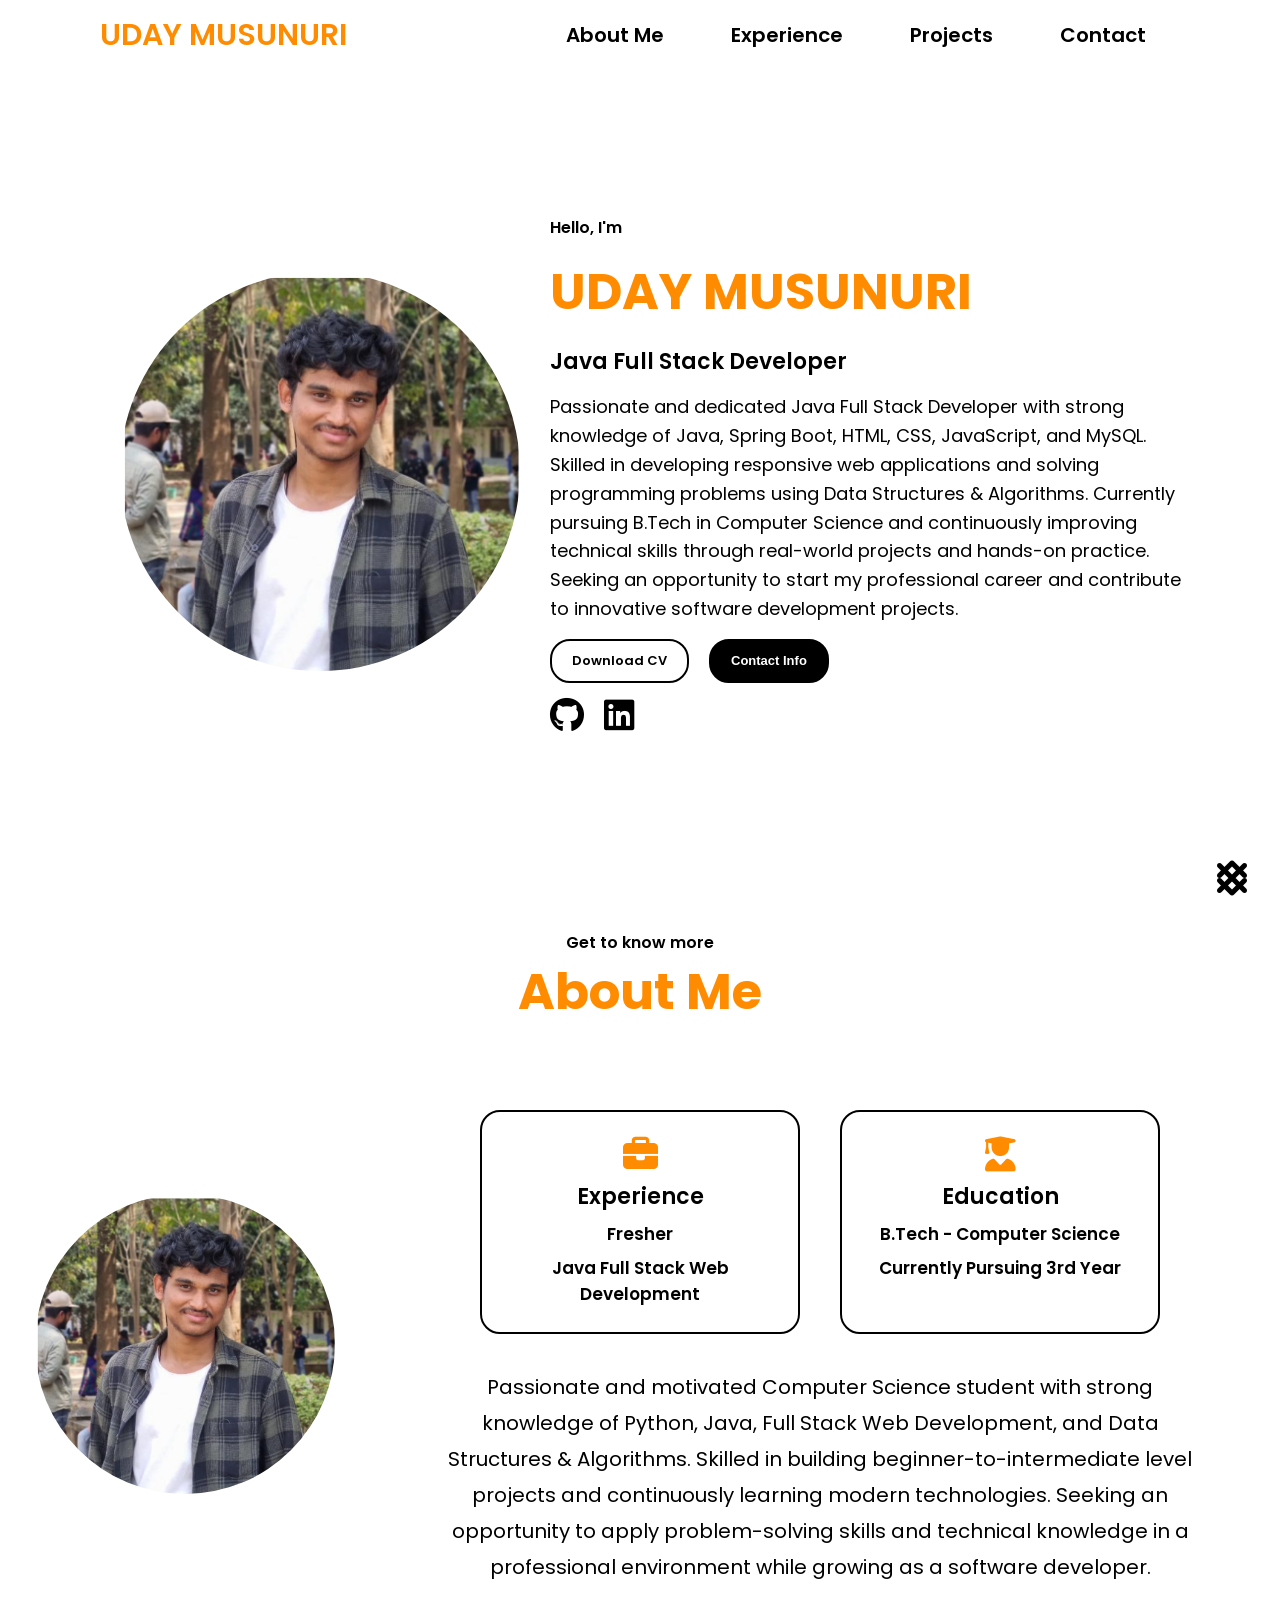
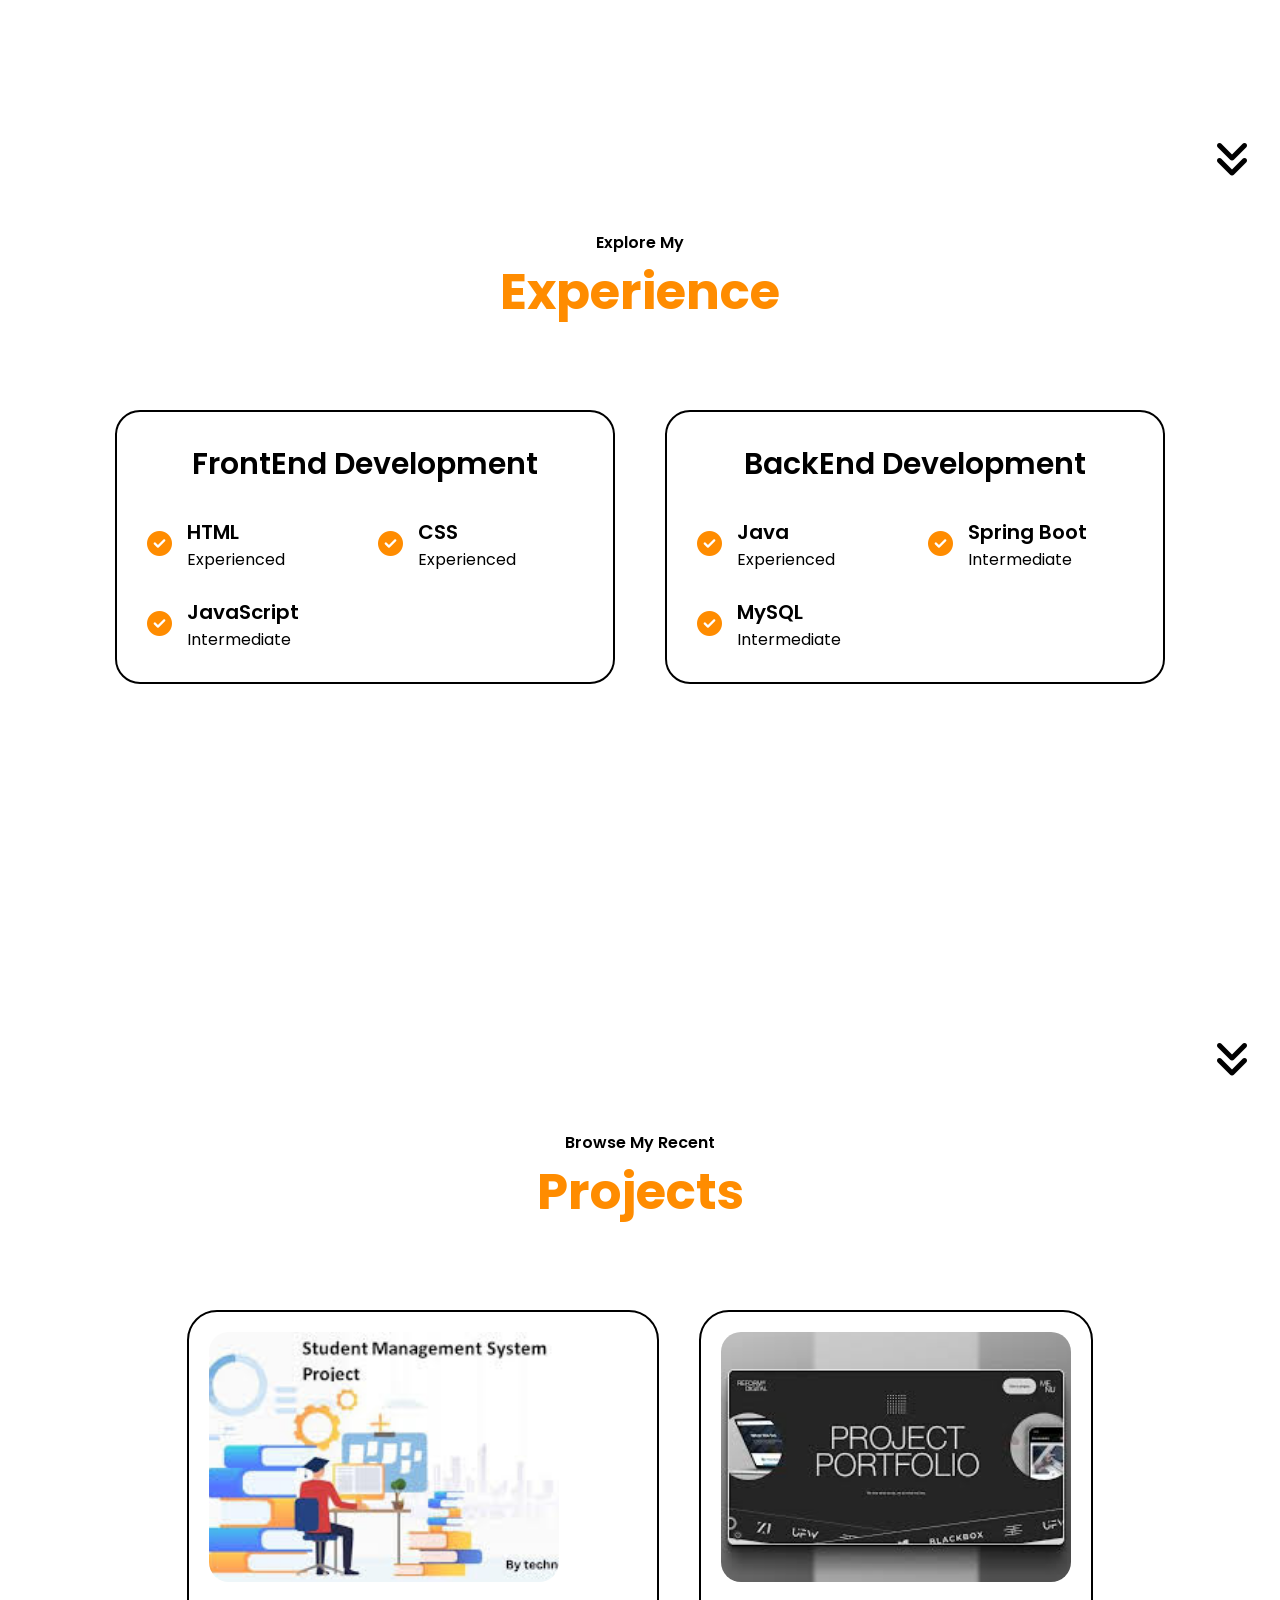
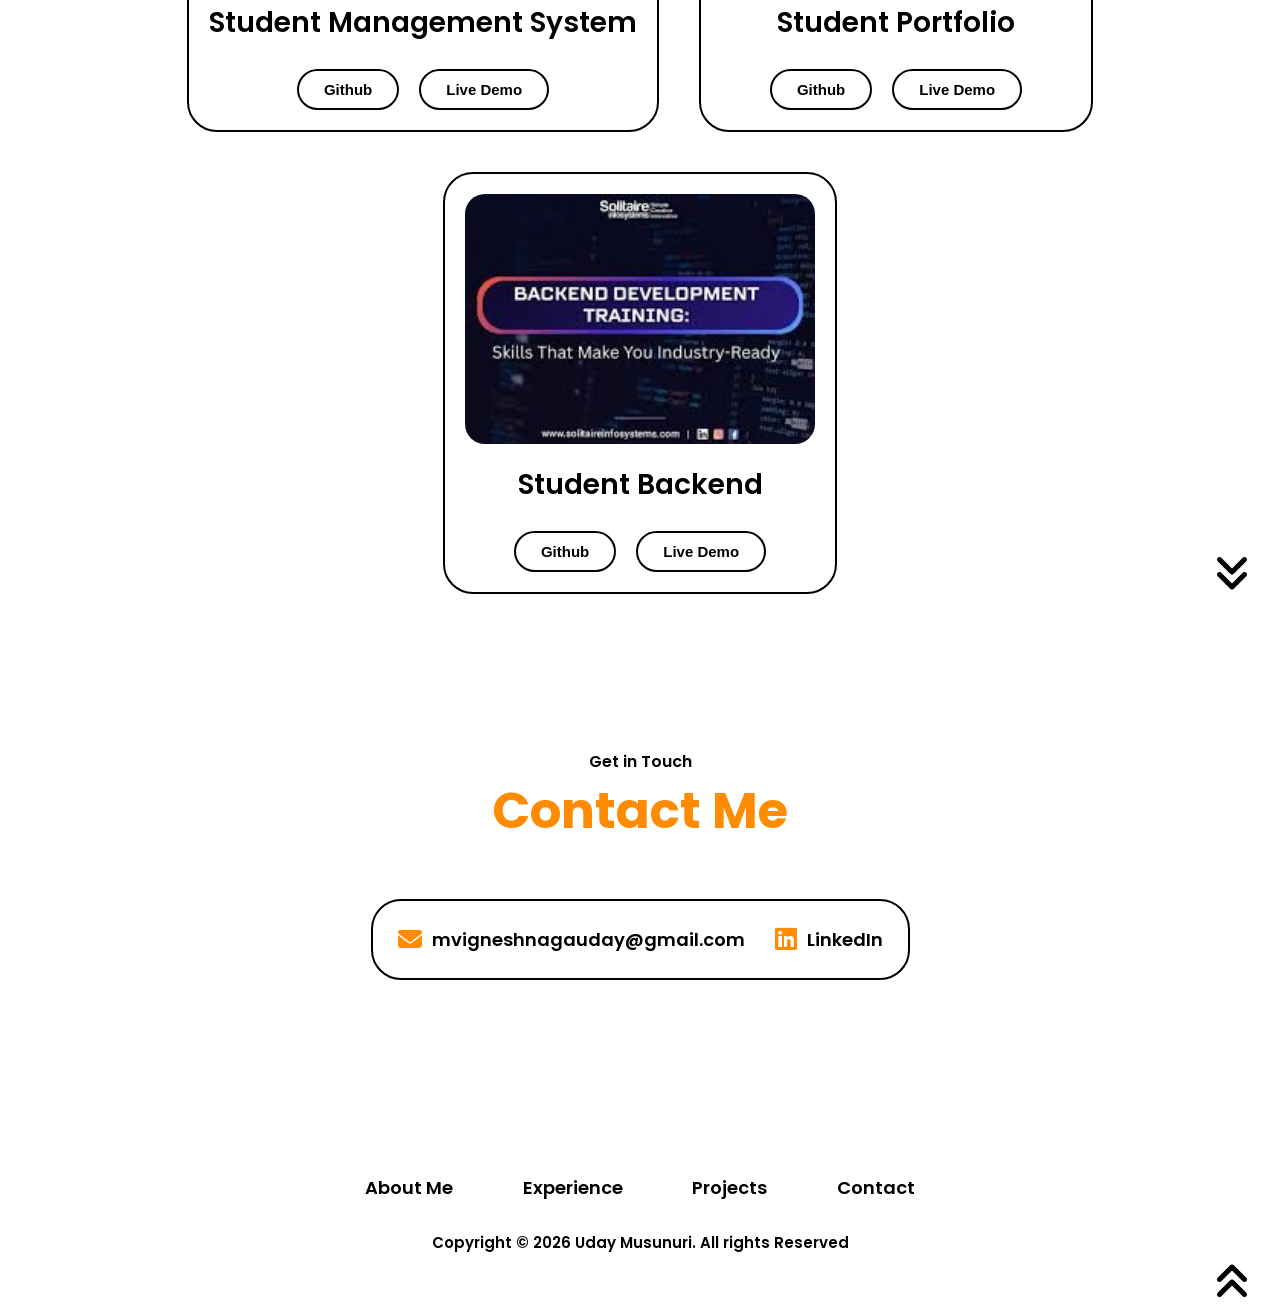
==== index.html @ 171a6e04 "Rename Student.html to index.html" ====
<!DOCTYPE html>
<html lang="en">

<head>
    <meta charset="UTF-8">
    <meta name="viewport" content="width=device-width, initial-scale=1.0">
    <title>UDAY MUSUNURI | Portfolio</title>
    <!-- Updated to a stable FontAwesome Version -->
    <link rel="stylesheet" href="https://cdnjs.cloudflare.com/ajax/libs/font-awesome/6.5.1/css/all.min.css"
        crossorigin="anonymous" referrerpolicy="no-referrer" />
    <link rel="stylesheet" href="student_Style.css">
    <link rel="stylesheet" href="sec1.css">
    <link rel="stylesheet" href="sec2.css">
    <link rel="stylesheet" href="sec3.css">
    <link rel="stylesheet" href="sec4.css">
    <link rel="stylesheet" href="sec5.css">
    <link rel="stylesheet" href="sec6.css">
</head>

<body>
    <!-- Desktop Navbar -->
    <nav class="navbar" id="navbar">
        <div class="logo">UDAY MUSUNURI</div>
        <ul class="menu-bar">
            <li><a href="#about">About Me</a></li>
            <li><a href="#experience">Experience</a></li>
            <li><a href="#projects">Projects</a></li>
            <li><a href="#contact">Contact</a></li>
        </ul>
    </nav>

    <!-- Mobile Navbar -->
    <nav class="navbar-menu">
        <div class="logo">UDAY MUSUNURI</div>
        <div class="hamburger"><i class="fa-solid fa-bars"></i></div>
        <ul class="menu-bar">
            <li><a href="#about">About Me</a></li>
            <li><a href="#experience">Experience</a></li>
            <li><a href="#projects">Projects</a></li>
            <li><a href="#contact">Contact</a></li>
        </ul>
    </nav>

    <!-- Section 1: Hero (Changed ID from navbar to hero) -->
    <section class="sec1" id="hero">
        <a href="#about" class="arrow"><i class="fa-solid fa-angles-down"></i></a>
        <div class="sec-1-1"><img src="uday.png" alt="Uday Musunuri"></div>
        <div class="sec-1-2">
            <span class="sec-1-2-1">Hello, I'm</span>
            <h1>UDAY MUSUNURI</h1>
            <span class="sec-1-2-3">Java Full Stack Developer</span>
            <!-- Fixed nested <p> tag error -->
            <p>
                Passionate and dedicated Java Full Stack Developer with strong
                knowledge of Java, Spring Boot, HTML, CSS, JavaScript, and MySQL.
                Skilled in developing responsive web applications and solving
                programming problems using Data Structures & Algorithms.
                Currently pursuing B.Tech in Computer Science and continuously
                improving technical skills through real-world projects and hands-on
                practice. Seeking an opportunity to start my professional career
                and contribute to innovative software development projects.
            </p>
            <div class="btns">
                <a href="resume.pdf" download="resume.pdf">Download CV</a>
                <button onclick="window.location.href='tel:+918247411828'">Contact Info</button>
            </div>
            <div class="social">
                <a href="https://github.com/mvigneshnagauday-gif" target="_blank"><i
                        class="fa-brands fa-github"></i></a>
                <a href="https://www.linkedin.com/in/musunuri-vignesh-naga-uday-240398377" target="_blank"><i
                        class="fa-brands fa-linkedin"></i></a>
            </div>
        </div>
    </section>

    <!-- Section 2: About Me -->
    <section class="sec2" id="about">
        <a href="#experience" class="arrow"><i class="fa-solid fa-angles-down"></i></a>
        <div class="sec-2-1">
            <span>Get to know more</span>
            <h1>About Me</h1>
        </div>
        <div class="sec-2-2">
            <div class="sec-2-2-1">
                <img src="uday.png" alt="Uday Musunuri Profile">
            </div>
            <div class="sec-2-2-2">
                <div class="sec-2-2-2-1">
                    <div class="box">
                        <i class="fa-solid fa-briefcase"></i>
                        <span>Experience</span>
                        <span>Fresher</span>
                        <span>Java Full Stack Web Development</span>
                    </div>
                    <div class="box">
                        <i class="fa-solid fa-user-graduate"></i>
                        <span>Education</span>
                        <span>B.Tech - Computer Science</span>
                        <span>Currently Pursuing 3rd Year</span>
                    </div>
                </div>
                <p class="p1">Passionate and motivated Computer Science student with strong knowledge of Python, Java,
                    Full Stack Web Development, and Data Structures & Algorithms. Skilled in building
                    beginner-to-intermediate
                    level projects and continuously learning modern technologies. Seeking an opportunity to apply
                    problem-solving skills and technical knowledge in a professional environment while growing as a
                    software developer.</p>
            </div>
        </div>
    </section>

    <!-- Section 3: Experience (Fixed duplicate HTML inputs) -->
    <section class="sec3" id="experience">
        <a href="#projects" class="arrow"><i class="fa-solid fa-angles-down"></i></a>

        <div class="sec-3-1">
            <span>Explore My</span>
            <h1>Experience</h1>
        </div>
        <div class="sec-3-2">
            <!-- Frontend Card -->
            <div class="box2">
                <span>FrontEnd Development</span>
                <div class="skills">
                    <div class="skills-1">
                        <i class="fa-solid fa-circle-check tick"></i>
                        <div class="skills-1-2">
                            <span>HTML</span>
                            <span>Experienced</span>
                        </div>
                    </div>
                    <div class="skills-1">
                        <i class="fa-solid fa-circle-check tick"></i>
                        <div class="skills-1-2">
                            <span>CSS</span>
                            <span>Experienced</span>
                        </div>
                    </div>
                    <div class="skills-1">
                        <i class="fa-solid fa-circle-check tick"></i>
                        <div class="skills-1-2">
                            <span>JavaScript</span>
                            <span>Intermediate</span>
                        </div>
                    </div>
                </div>
            </div>

            <!-- Backend Card -->
            <div class="box2">
                <span>BackEnd Development</span>
                <div class="skills">
                    <div class="skills-1">
                        <i class="fa-solid fa-circle-check tick"></i>
                        <div class="skills-1-2">
                            <span>Java</span>
                            <span>Experienced</span>
                        </div>
                    </div>
                    <div class="skills-1">
                        <i class="fa-solid fa-circle-check tick"></i>
                        <div class="skills-1-2">
                            <span>Spring Boot</span>
                            <span>Intermediate</span>
                        </div>
                    </div>
                    <div class="skills-1">
                        <i class="fa-solid fa-circle-check tick"></i>
                        <div class="skills-1-2">
                            <span>MySQL</span>
                            <span>Intermediate</span>
                        </div>
                    </div>
                </div>
            </div>
        </div>
    </section>

    <!-- Section 4: Projects -->
    <section class="sec4" id="projects">
        <a href="#contact" class="arrow"><i class="fa-solid fa-angles-down"></i></a>

        <div class="sec-4-1">
            <span>Browse My Recent</span>
            <h1>Projects</h1>
        </div>
        <div class="sec-4-2">
            <div class="box3">
                <img src="studentproject.jpg" alt="Student Management System">
                <div class="box3-2">
                    <span>Student Management System</span>
                    <div class="btns">
                        <button onclick="window.location.href='#'">Github</button>
                        <button onclick="window.location.href='#'">Live Demo</button>
                    </div>
                </div>
            </div>

            <div class="box3">
                <img src="portfolio.jpg" alt="Student Portfolio">
                <div class="box3-2">
                    <span>Student Portfolio</span>
                    <div class="btns">
                        <button
                            onclick="window.location.href='https://github.com/mvigneshnagauday-gif/Student-Portfolio'">Github</button>
                        <button onclick="window.location.href='#'">Live Demo</button>
                    </div>
                </div>
            </div>

            <div class="box3">
                <img src="studentbackend.jpg" alt="Student Backend">
                <div class="box3-2">
                    <span>Student Backend</span>
                    <div class="btns">
                        <button onclick="window.location.href='#'">Github</button>
                        <button onclick="window.location.href='#'" class="live">Live Demo</button>
                    </div>
                </div>
            </div>
        </div>
    </section>

    <!-- Section 5: Contact -->
    <section class="sec5" id="contact">
        <a href="#hero" class="arrow arrow1"><i class="fa-solid fa-angles-up"></i></a>

        <div class="sec-5-1">
            <span>Get in Touch</span>
            <h1>Contact Me</h1>
        </div>

        <div class="sec-5-2">
            <a href="mailto:mvigneshnagauday@gmail.com" class="a1">
                <i class="fa-solid fa-envelope"></i>
                <span>mvigneshnagauday@gmail.com</span>
            </a>

            <a href="https://www.linkedin.com/in/musunuri-vignesh-naga-uday-240398377" target="_blank" class="a2">
                <i class="fa-brands fa-linkedin"></i>
                <span>LinkedIn</span>
            </a>
        </div>
    </section>

    <!-- Footer Section -->
    <section class="sec6" id="footer">
        <a href="#hero" class="arrow arrow1">
            <i class="fa-solid fa-angles-up"></i>
        </a>

        <ul class="menu-bar">
            <li><a href="#about">About Me</a></li>
            <li><a href="#experience">Experience</a></li>
            <li><a href="#projects">Projects</a></li>
            <li><a href="#contact">Contact</a></li>
        </ul>

        <span>Copyright &#169; 2026 Uday Musunuri. All rights Reserved</span>
    </section>

    <!-- JavaScript Link -->
    <script src="portfolio.js"></script>
</body>

</html>
---- student_Style.css ----
@import url('https://fonts.googleapis.com/css2?family=Bebas+Neue&family=Oswald:wght@200..700&family=Poppins:ital,wght@0,100;0,200;0,300;0,400;0,500;0,600;0,700;0,800;0,900;1,100;1,200;1,300;1,400;1,500;1,600;1,700;1,800;1,900&display=swap');

* {
    padding: 0;
    margin: 0;
    box-sizing: border-box;
}

body {
    font-family: "Poppins", sans-serif;
    font-weight: 400;
    font-style: normal;
}

.navbar {
    display: flex;
    align-items: center;
    height: 70px;
    padding: 0px 100px;
}

.logo {
    width: 40%;
    font-size: 30px;
    font-weight: 600;
    color: darkorange;
}

.menu-bar {
    display: flex;
    list-style: none;
    width: 60%;
    justify-content: space-around;
}

.menu-bar li {
    font-size: 20px;
    color: darkorange;
    font-weight: 600;
}

a {
    text-decoration: none;
    color: black;
    transition: all 0.3s ease;
}

a:hover {
    color: darkorange;
    text-decoration: underline;
    text-underline-offset: 10px;
    text-decoration-color: darkorange;
}

.navbar-menu {
    display: none;
}

.arrow i {
    font-size: 40px;
}

.sec2,
.sec3,
.sec4,
.sec6 {
    position: relative;
}

.live {
    color: black;
}

.arrow {
    position: absolute;
    right: 30px;
    bottom: 0;
}

@media (max-width: 1024px) {
    .navbar {
        display: none;
    }

    .navbar-menu {
        display: flex;
        justify-content: space-between;
        align-items: center;
        height: 70px;
        padding: 0 30px;
        position: relative;
    }

    .hamburger {
        border-radius: 5px;
        box-shadow: rgba(0, 0, 0, 0.24) 0px 3px 8px;
        cursor: pointer;
        z-index: 1001;
    }

    .hamburger i {
        font-size: 35px;
        padding: 4px;
    }

    .navbar-menu .logo {
        width: auto;
        font-size: 25px;
    }

    .navbar-menu .menu-bar {
        display: flex;
        flex-direction: column;
        background-color: darkorange;
        position: fixed;
        right: -300px;
        top: 0;
        height: 100vh;
        width: 250px;
        padding: 80px 20px 20px 20px;
        gap: 15px;
        border-radius: 0;
        transition: right 0.3s ease;
        z-index: 1000;
    }

    .navbar-menu .menu-bar.show {
        right: 0px;
    }

    .navbar-menu .menu-bar li {
        width: 100%;
    }

    .navbar-menu .menu-bar li a {
        display: block;
        background-color: white;
        border-radius: 5px;
        padding: 10px;
        font-weight: 600;
        text-align: center;
    }
}

@media (max-width: 767px) {
    .logo {
        text-wrap: nowrap;
    }

    .navbar-menu .logo {
        font-size: 22px;
    }
}
---- sec1.css ----
html {
    scroll-behavior: smooth;
}

.sec1 {
    display: flex;
    height: 90vh;
    align-items: center;
    gap: 30px;
    padding: 60px 20px;
}

.sec-1-1 {
    margin-left: 100px;
}

.sec-1-1 img {
    width: 400px;
    border-radius: 50%;
    object-fit: cover;
}

.sec-1-2 {
    display: flex;
    flex-direction: column;
    gap: 15px;
}

.sec-1-2-1 {
    font-weight: 600;
}

h1 {
    font-size: 50px;
    color: darkorange;
}

.sec-1-2-3 {
    font-weight: 600;
    font-size: 22px;
}

p {
    font-size: 18px;
    width: 90%;
    font-weight: 400;
    line-height: 1.6;
}

.btns {
    display: flex;
    gap: 20px;
}

.btns> :nth-child(1) {
    padding: 10px 20px;
    background-color: transparent;
    border-radius: 20px;
    font-size: 13px;
    font-weight: 600;
    border: 2px solid black;
    cursor: pointer;
    transition: all 0.3s ease;
}

.btns> :nth-child(1):hover {
    background-color: black;
    color: white;
}

.btns> :nth-child(2) {
    padding: 10px 20px;
    background-color: black;
    border-radius: 20px;
    font-size: 13px;
    color: white;
    font-weight: 600;
    border: 2px solid black;
    cursor: pointer;
    transition: all 0.3s ease;
}

.btns> :nth-child(2):hover {
    background-color: darkorange;
    color: white;
    border-color: darkorange;
}

.social {
    display: flex;
    gap: 20px;
}

.social a {
    display: inline-block;
    transition: transform 0.3s ease;
}

.social a:hover {
    transform: scale(0.9);
}

.social i {
    font-size: 35px;
    color: black;
}

@media (max-width: 1024px) {
    .sec1 {
        flex-direction: column;
        height: auto;
        min-height: 100vh;
        justify-content: center;
        gap: 40px;
        padding: 100px 20px 50px 20px;
    }

    .sec-1-1 {
        margin-left: 0px;
    }

    .sec-1-1 img {
        width: 350px;
    }

    .sec-1-2 {
        align-items: center;
        text-align: center;
    }

    p {
        width: 80%;
    }
}

@media (max-width: 767px) {
    h1 {
        font-size: 36px;
    }

    .sec-1-1 img {
        width: 260px;
    }

    p {
        width: 100%;
        font-size: 16px;
    }
}
---- sec2.css ----
.sec2 {
    min-height: 100vh;
    display: flex;
    flex-direction: column;
    align-items: center;
    padding-top: 50px;
}

.sec-2-1 {
    display: flex;
    flex-direction: column;
    align-items: center;
    text-align: center;
}

.sec-2-1> :nth-child(1) {
    font-weight: 600;
}

.sec-2-2 {
    margin-top: 80px;
    display: flex;
    justify-content: center;
    align-items: center;
    gap: 60px;
    width: 100%;
    flex-wrap: wrap;
}

.sec-2-2-1 {
    margin-left: 0;
}

.sec-2-2-1 img {
    width: 300px;
    height: 300px;
    object-fit: cover;
    border-radius: 50%;
}

.sec-2-2-2 {
    display: flex;
    flex-direction: column;
    gap: 35px;
}

.sec-2-2-2-1 {
    display: flex;
    gap: 40px;
    justify-content: center;
    flex-wrap: wrap;
}

.box {
    display: flex;
    flex-direction: column;
    align-items: center;
    border: 2px solid black;
    width: 320px;
    padding: 25px;
    border-radius: 20px;
    gap: 8px;
    text-align: center;
}

.box i {
    font-size: 35px;
    color: darkorange;
}

.box> :nth-child(2) {
    font-size: 22px;
    font-weight: 600;
}

.box> :nth-child(3),
.box> :nth-child(4) {
    font-size: 17px;
    font-weight: 600;
}

.p1 {
    width: 90%;
    max-width: 850px;
    text-align: center;
    line-height: 1.8;
    font-size: 20px;
    align-self: center;
}

@media (max-width: 1024px) {
    .sec2 {
        padding: 50px 20px;
    }

    .sec-2-2 {
        flex-direction: column;
        margin-top: 60px;
        gap: 50px;
    }

    .sec-2-2-2 {
        align-items: center;
    }

    .box {
        width: 320px;
    }
}

@media (max-width: 767px) {
    .sec2 {
        padding: 40px 15px;
        height: auto;
    }

    .sec-2-2 {
        flex-direction: column;
        align-items: center;
        margin-top: 40px;
        gap: 35px;
    }

    .sec-2-2-1 img {
        width: 220px;
        height: 220px;
    }

    .sec-2-2-2 {
        width: 100%;
        align-items: center;
    }

    .sec-2-2-2-1 {
        flex-direction: column;
        align-items: center;
        gap: 25px;
    }

    .box {
        width: 100%;
        max-width: 320px;
    }

    .p1 {
        width: 100%;
        font-size: 17px;
        line-height: 1.7;
    }
}
---- sec3.css ----
.sec3 {
    min-height: 100vh;
    display: flex;
    flex-direction: column;
    align-items: center;
    padding-top: 50px;
}

.sec-3-1 {
    display: flex;
    flex-direction: column;
    align-items: center;
    text-align: center;
}

.sec-3-1> :nth-child(1) {
    font-weight: 600;
}

.sec-3-2 {
    display: flex;
    gap: 50px;
    margin-top: 80px;
    justify-content: center;
    flex-wrap: wrap;
}

.box2 {
    border: 2px solid black;
    border-radius: 25px;
    padding: 30px;
    width: 500px;
}

.box2>span {
    display: block;
    text-align: center;
    font-size: 30px;
    font-weight: 600;
    margin-bottom: 30px;
}

.skills {
    display: grid;
    grid-template-columns: repeat(2, 1fr);
    gap: 25px;
}

.skills-1 {
    display: flex;
    gap: 15px;
    align-items: center;
}

.tick {
    font-size: 25px;
    color: darkorange;
}

.skills-1-2 {
    display: flex;
    flex-direction: column;
}

.skills-1-2> :nth-child(1) {
    font-weight: 600;
    font-size: 20px;
}

.skills-1-2> :nth-child(2) {
    font-size: 16px;
}

@media (max-width: 1024px) {
    .sec3 {
        padding: 50px 20px;
    }

    .sec-3-2 {
        flex-direction: column;
        align-items: center;
        margin-top: 60px;
    }

    .box2 {
        width: 100%;
        max-width: 500px;
    }
}

@media (max-width: 767px) {
    .sec3 {
        height: auto;
        padding: 40px 15px;
    }

    .sec-3-2 {
        margin-top: 40px;
        gap: 30px;
    }

    .box2 {
        width: 100%;
        padding: 20px;
    }

    .box2>span {
        font-size: 24px;
    }

    .skills {
        grid-template-columns: 1fr;
        gap: 20px;
    }

    .skills-1-2> :nth-child(1) {
        font-size: 18px;
    }

    .skills-1-2> :nth-child(2) {
        font-size: 15px;
    }
}
---- sec4.css ----
.sec4 {
    min-height: 100vh;
    display: flex;
    flex-direction: column;
    align-items: center;
    padding-top: 50px;
}

.sec-4-1 {
    display: flex;
    flex-direction: column;
    align-items: center;
    text-align: center;
}

.sec-4-1> :nth-child(1) {
    font-weight: 600;
}

.sec-4-2 {
    display: flex;
    gap: 40px;
    margin-top: 80px;
    justify-content: center;
    flex-wrap: wrap;
}

.box3 {
    border: 2px solid black;
    border-radius: 30px;
    padding: 20px;
    display: flex;
    flex-direction: column;
    gap: 20px;
}

.box3 img {
    width: 350px;
    height: 250px;
    object-fit: cover;
    border-radius: 20px;
}

.box3-2 {
    display: flex;
    flex-direction: column;
    align-items: center;
    gap: 25px;
}

.box3-2 span {
    font-size: 28px;
    font-weight: 600;
    text-align: center;
}

.box3-2 .btns {
    display: flex;
    gap: 20px;
}

.box3-2 .btns button {
    padding: 10px 25px;
    border: 2px solid black;
    border-radius: 25px;
    background-color: white;
    color: black;
    cursor: pointer;
    font-size: 15px;
    font-weight: 600;
    transition: all 0.3s ease;
}

/* For links inside buttons */
.box3-2 .btns button a {
    text-decoration: none;
    color: black;
}

/* Hover effect */
.box3-2 .btns button:hover {
    background-color: black;
    color: white;
}

.box3-2 .btns button:hover a {
    color: white;
}

@media (max-width: 1024px) {
    .sec4 {
        padding: 50px 20px;
    }

    .sec-4-2 {
        margin-top: 60px;
        gap: 35px;
    }

    .box3 img {
        width: 320px;
        height: 220px;
    }
}

@media (max-width: 767px) {
    .sec4 {
        height: auto;
        padding: 40px 15px;
    }

    .sec-4-2 {
        margin-top: 40px;
    }

    .box3 {
        width: 100%;
        max-width: 340px;
    }

    .box3 img {
        width: 100%;
        height: 200px;
    }

    .box3-2 span {
        font-size: 22px;
    }

    .box3-2 .btns {
        flex-direction: column;
        width: 100%;
    }

    .box3-2 .btns button {
        width: 100%;
    }
}
---- sec5.css ----
.sec5 {
    display: flex;
    flex-direction: column;
    align-items: center;
    justify-content: center;
    min-height: 60vh;
    gap: 50px;
    padding: 80px 20px;
}

.sec-5-1 {
    display: flex;
    flex-direction: column;
    align-items: center;
    text-align: center;
}

.sec-5-1> :nth-child(1) {
    font-weight: 600;
}

.sec-5-2 {
    display: flex;
    gap: 30px;
    padding: 25px;
    border: 2px solid black;
    border-radius: 30px;
}

.a1,
.a2 {
    display: flex;
    align-items: center;
    gap: 10px;
}

.a1 i {
    font-size: 24px;
    color: darkorange;
}

.a2 i {
    font-size: 25px;
    color: darkorange;
}

.a1 span,
.a2 span {
    font-weight: 600;
    font-size: 18px;
}

@media (max-width: 1024px) {
    .sec5 {
        min-height: auto;
        padding: 60px 20px;
    }
}

@media (max-width: 767px) {

    /* Fixed missing hyphen typo from .sec5-2 to .sec-5-2 */
    .sec-5-2 {
        flex-direction: column;
        align-items: flex-start;
        padding: 20px;
        gap: 20px;
        border-radius: 20px;
        width: 100%;
        max-width: 340px;
    }

    .a1 span,
    .a2 span {
        font-size: 15px;
    }
}
---- sec6.css ----
.sec6 {
    display: flex;
    flex-direction: column;
    align-items: center;
    padding: 40px 20px;
    background-color: transparent;
    width: 100%;
}

.sec6 .menu-bar {
    display: flex;
    list-style: none;
    width: 100%;
    max-width: 600px;
    justify-content: space-around;
    gap: 20px;
}

.sec6 .menu-bar li {
    font-size: 18px;
}

.sec6> :nth-child(3) {
    margin-top: 30px;
    margin-bottom: 10px;
    font-weight: 600;
    font-size: 15px;
    text-align: center;
    color: black;
}

@media (max-width: 767px) {
    .sec6 .menu-bar {
        display: grid;
        grid-template-columns: repeat(2, 1fr);
        gap: 20px;
        width: 100%;
        max-width: 280px;
        text-align: center;
    }

    .sec6 .menu-bar li {
        font-size: 16px;
    }

    /* Target the copyright span component dynamically */
    .sec6> :nth-child(3) {
        font-size: 12px;
        margin-top: 25px;
        padding: 0 10px;
        line-height: 1.5;
    }
}
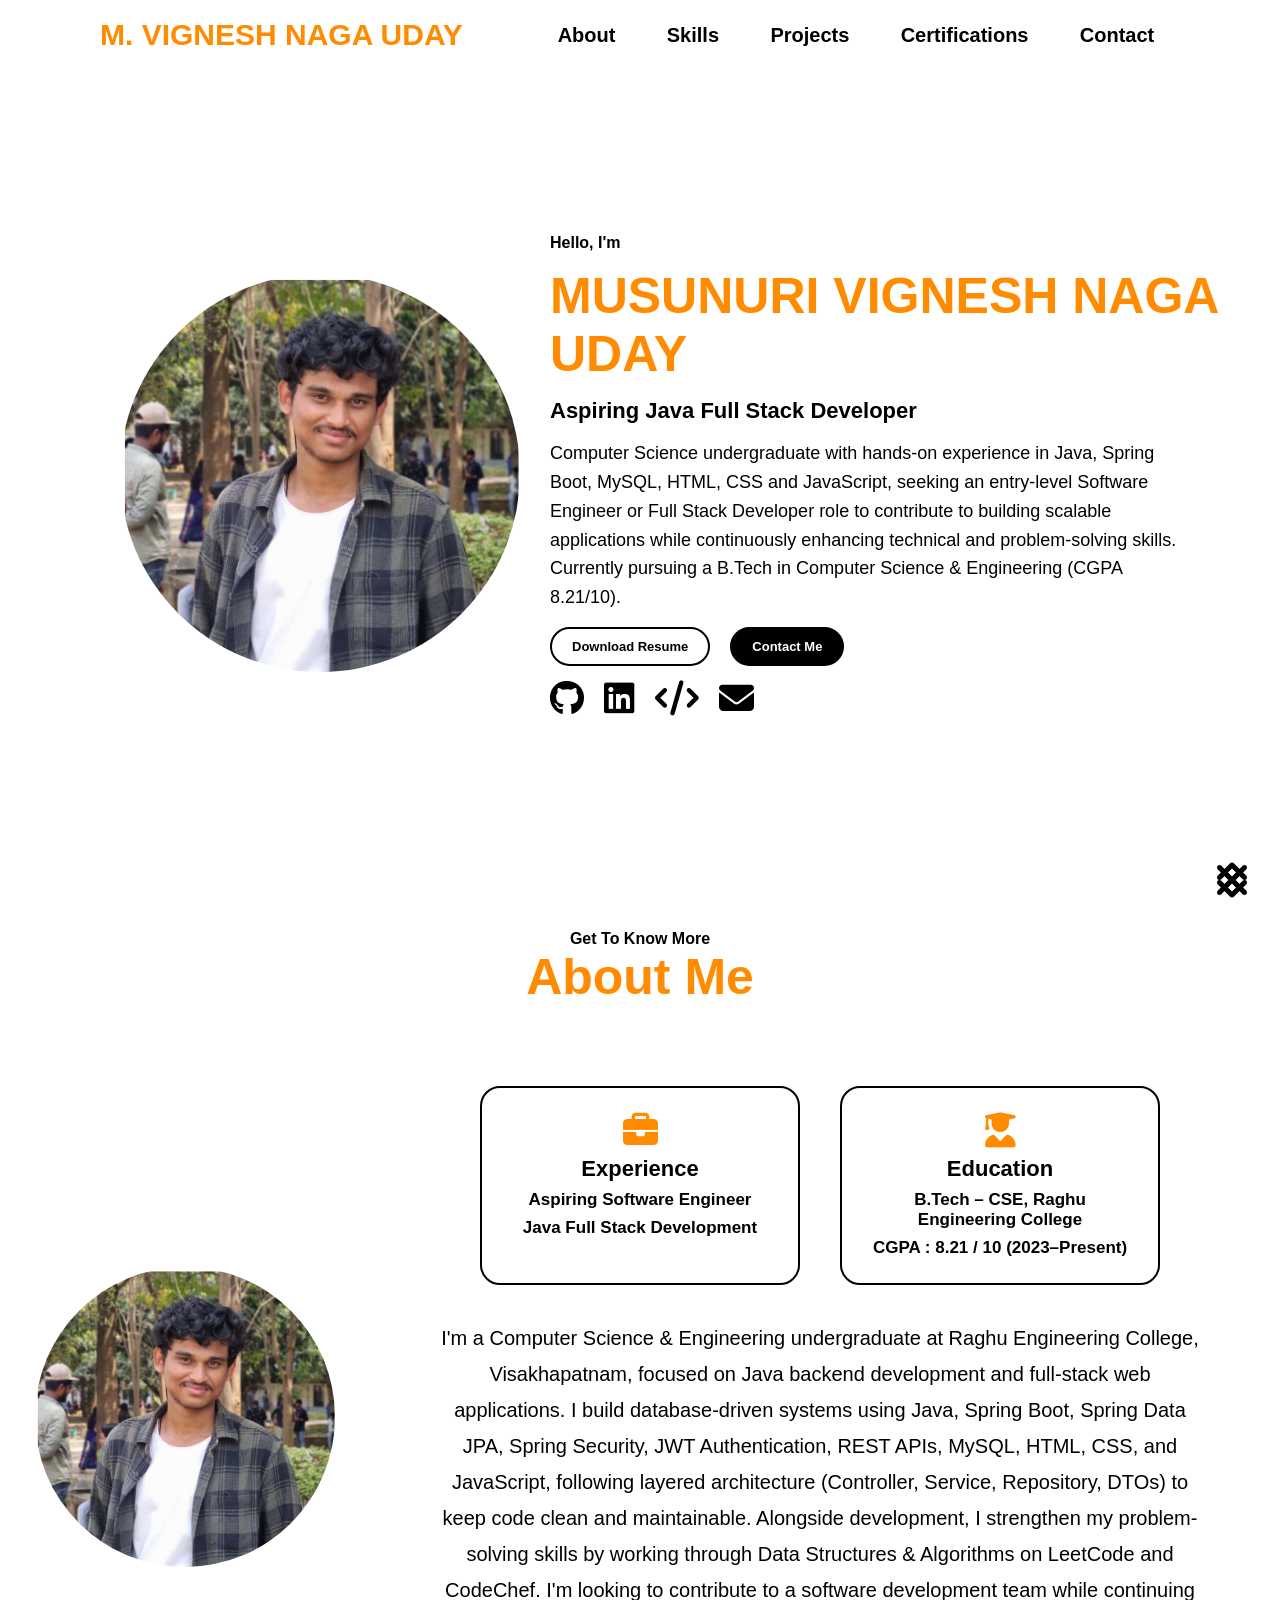
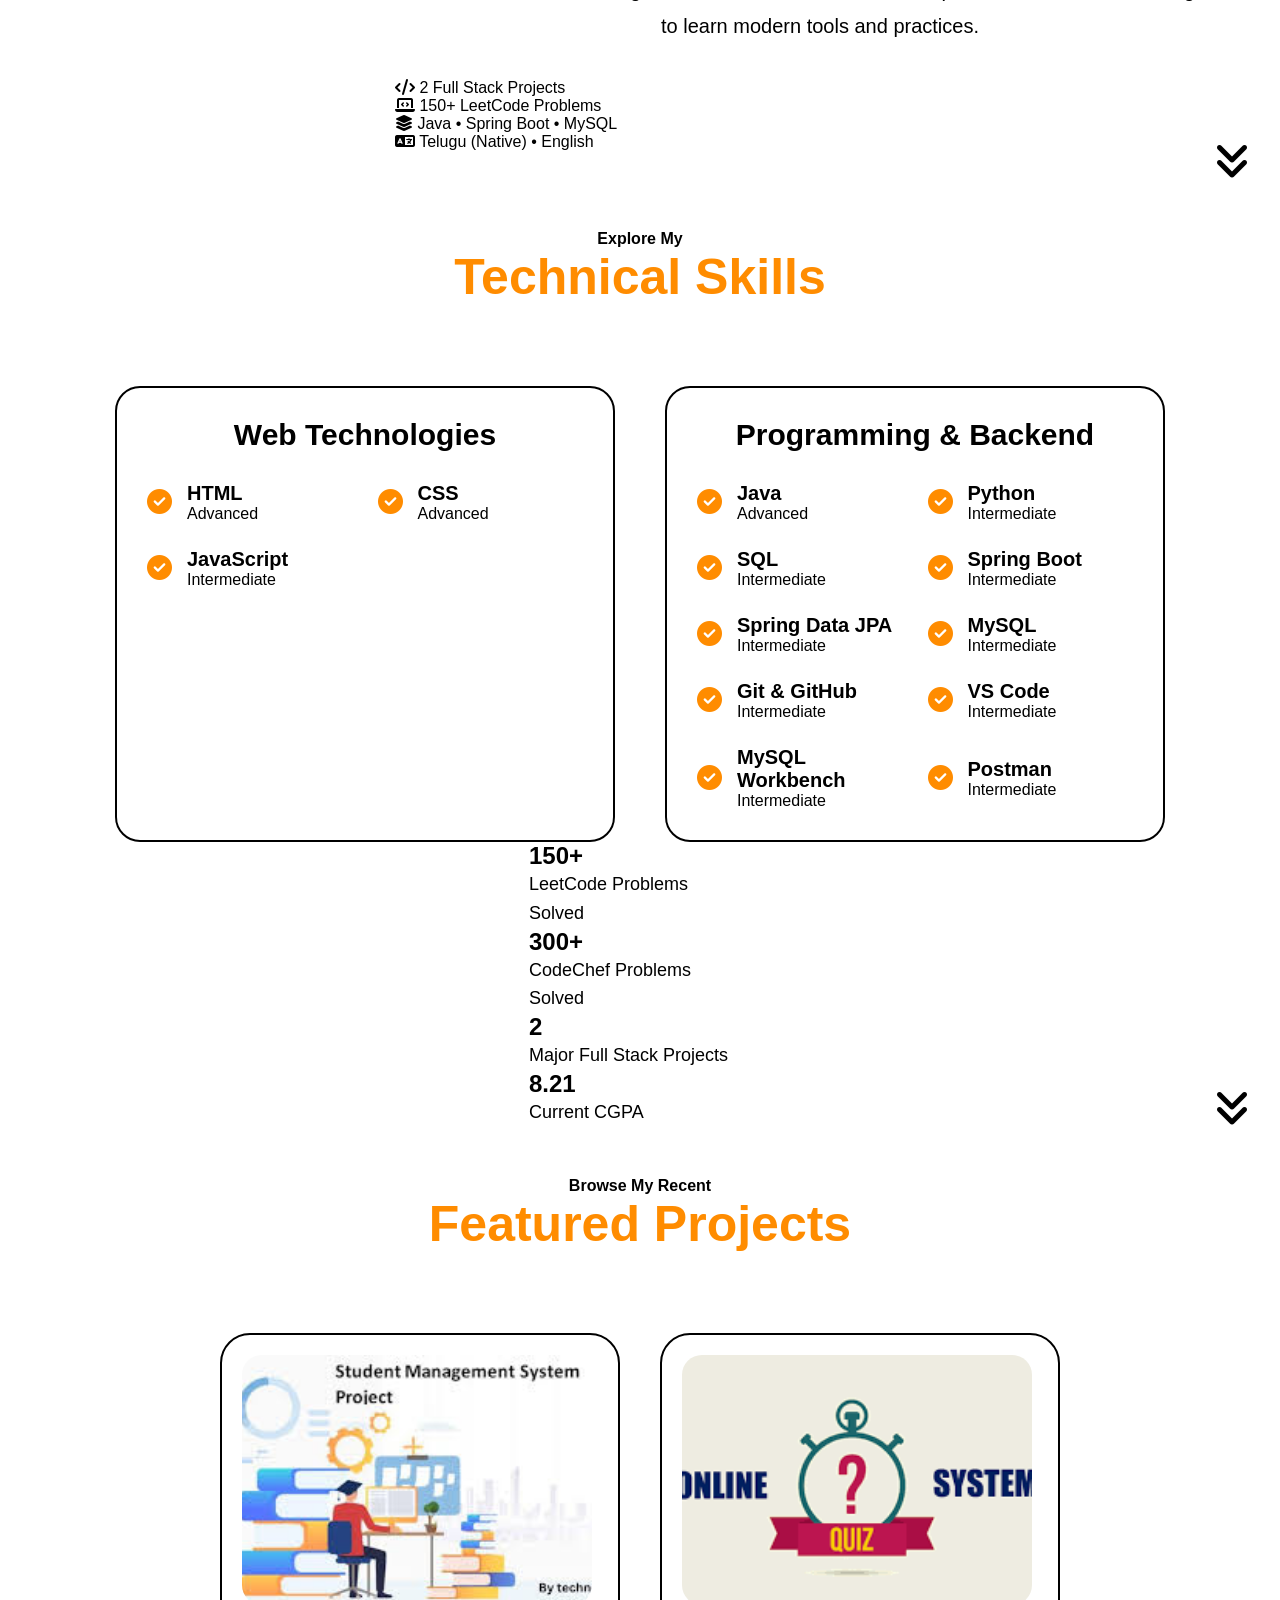
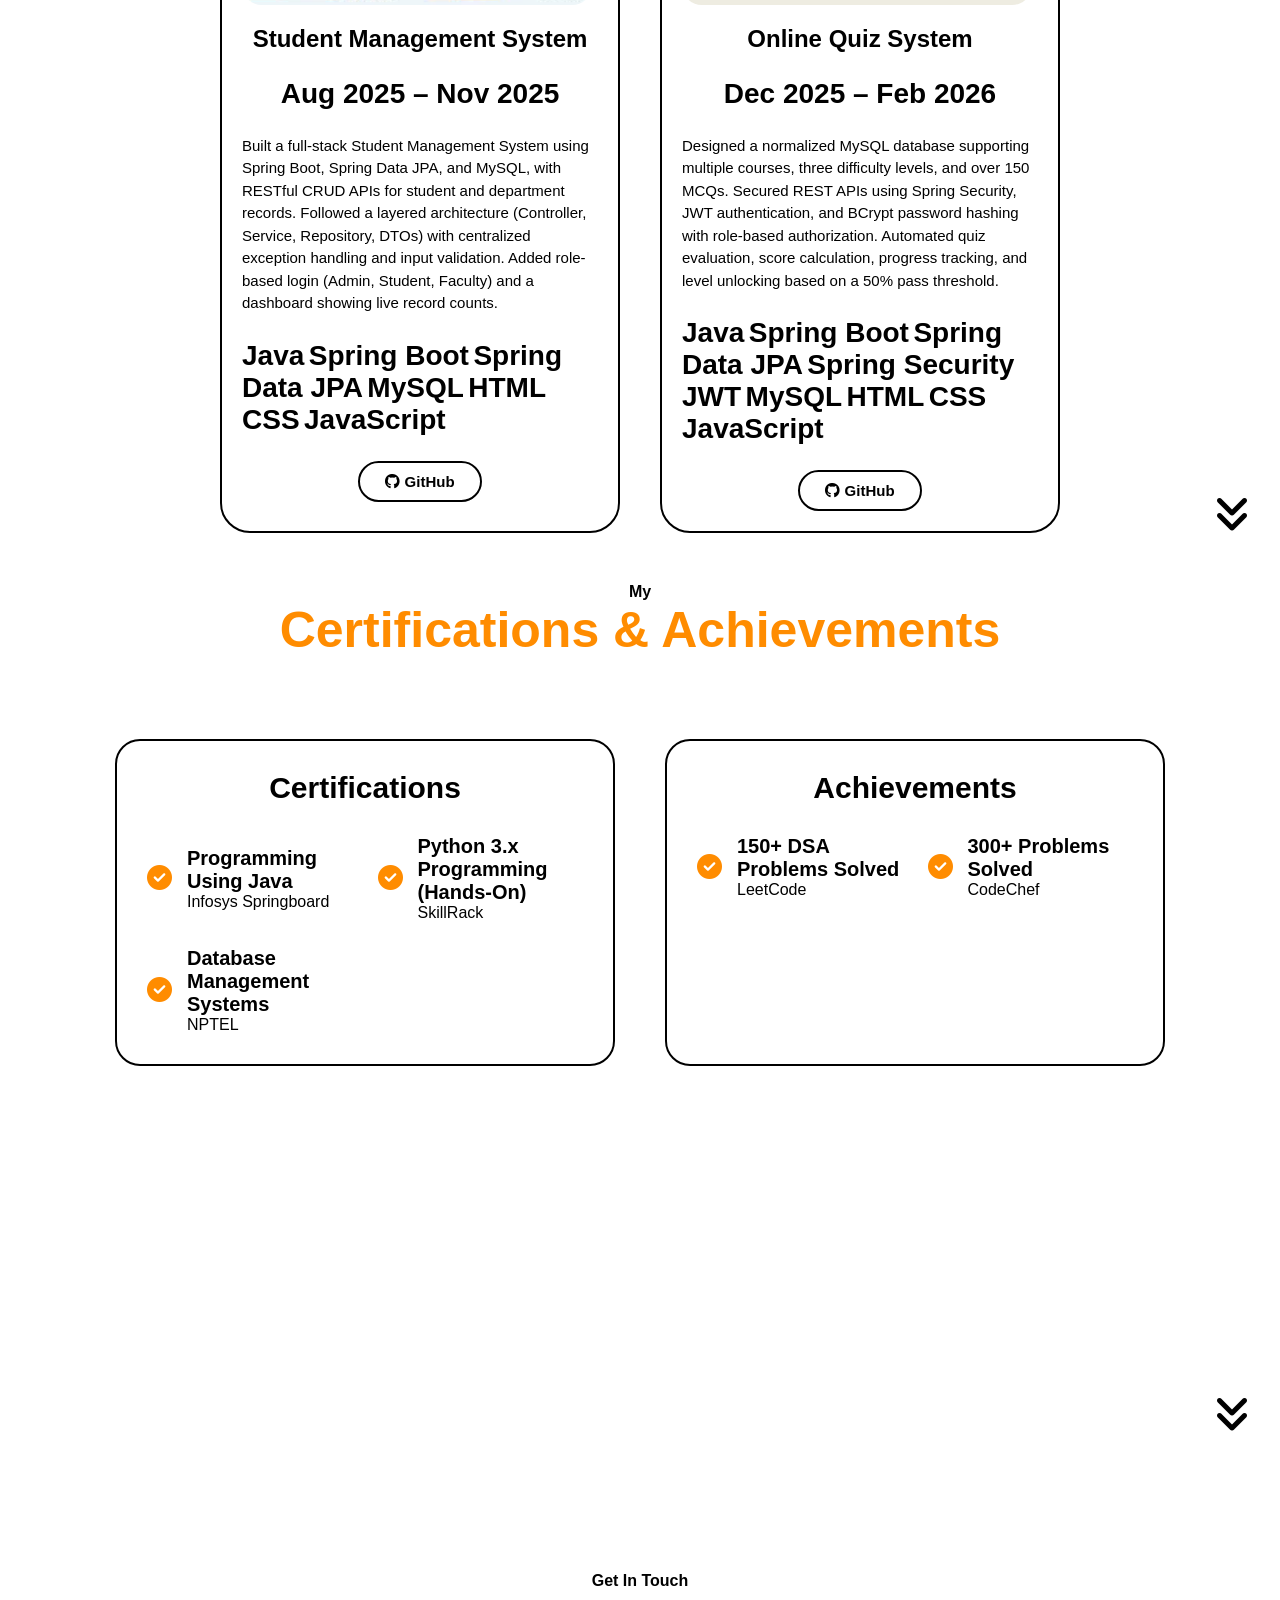
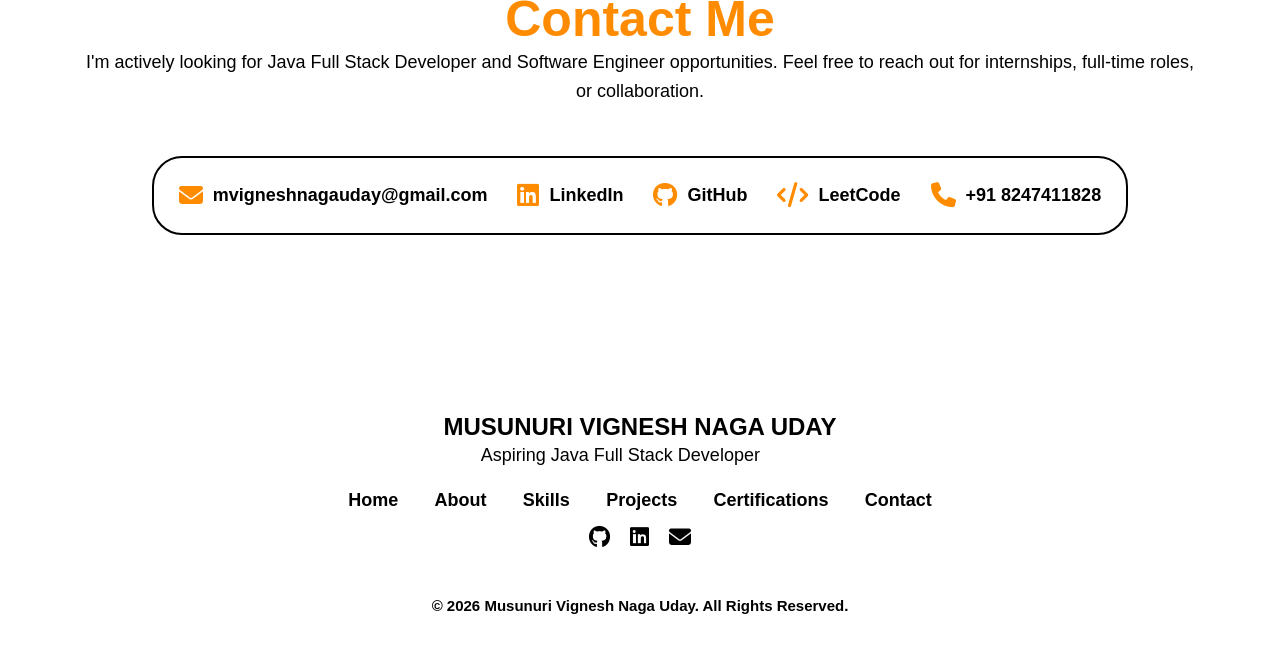
==== commit cfdfc7e0: "t status t status  t status  Merge branch 'main' of https://github.com/mvigneshnagauday-gif/Student-" ====
--- a/index.html
+++ b/index.html
@@ -4,10 +4,18 @@
 <head>
     <meta charset="UTF-8">
     <meta name="viewport" content="width=device-width, initial-scale=1.0">
-    <title>UDAY MUSUNURI | Portfolio</title>
-    <!-- Updated to a stable FontAwesome Version -->
+
+    <title>Musunuri Vignesh Naga Uday | Java Full Stack Developer</title>
+
+    <meta name="description"
+        content="Portfolio of Musunuri Vignesh Naga Uday - Java Full Stack Developer skilled in Java, Spring Boot, MySQL, HTML, CSS, JavaScript, REST APIs and Spring Security.">
+
+    <meta name="keywords"
+        content="Java, Spring Boot, Java Full Stack Developer, Portfolio, MySQL, HTML, CSS, JavaScript">
+
     <link rel="stylesheet" href="https://cdnjs.cloudflare.com/ajax/libs/font-awesome/6.5.1/css/all.min.css"
         crossorigin="anonymous" referrerpolicy="no-referrer" />
+
     <link rel="stylesheet" href="student_Style.css">
     <link rel="stylesheet" href="sec1.css">
     <link rel="stylesheet" href="sec2.css">
@@ -18,124 +26,257 @@
 </head>
 
 <body>
-    <!-- Desktop Navbar -->
+
+    <!-- ========================= NAVBAR ========================= -->
+
     <nav class="navbar" id="navbar">
-        <div class="logo">UDAY MUSUNURI</div>
+
+        <div class="logo">
+            M. VIGNESH NAGA UDAY
+        </div>
+
         <ul class="menu-bar">
-            <li><a href="#about">About Me</a></li>
-            <li><a href="#experience">Experience</a></li>
+            <li><a href="#about">About</a></li>
+            <li><a href="#experience">Skills</a></li>
             <li><a href="#projects">Projects</a></li>
+            <li><a href="#certifications">Certifications</a></li>
             <li><a href="#contact">Contact</a></li>
         </ul>
+
     </nav>
 
-    <!-- Mobile Navbar -->
+    <!-- ========================= MOBILE NAVBAR ========================= -->
+
     <nav class="navbar-menu">
-        <div class="logo">UDAY MUSUNURI</div>
-        <div class="hamburger"><i class="fa-solid fa-bars"></i></div>
+
+        <div class="logo">
+            M. VIGNESH NAGA UDAY
+        </div>
+
+        <div class="hamburger">
+            <i class="fa-solid fa-bars"></i>
+        </div>
+
         <ul class="menu-bar">
-            <li><a href="#about">About Me</a></li>
-            <li><a href="#experience">Experience</a></li>
+            <li><a href="#about">About</a></li>
+            <li><a href="#experience">Skills</a></li>
             <li><a href="#projects">Projects</a></li>
+            <li><a href="#certifications">Certifications</a></li>
             <li><a href="#contact">Contact</a></li>
         </ul>
+
     </nav>
 
-    <!-- Section 1: Hero (Changed ID from navbar to hero) -->
+    <!-- ========================= HERO SECTION ========================= -->
+
     <section class="sec1" id="hero">
-        <a href="#about" class="arrow"><i class="fa-solid fa-angles-down"></i></a>
-        <div class="sec-1-1"><img src="uday.png" alt="Uday Musunuri"></div>
+
+        <a href="#about" class="arrow">
+            <i class="fa-solid fa-angles-down"></i>
+        </a>
+
+        <div class="sec-1-1">
+            <img src="uday.png" alt="Musunuri Vignesh Naga Uday">
+        </div>
+
         <div class="sec-1-2">
-            <span class="sec-1-2-1">Hello, I'm</span>
-            <h1>UDAY MUSUNURI</h1>
-            <span class="sec-1-2-3">Java Full Stack Developer</span>
-            <!-- Fixed nested <p> tag error -->
+
+            <span class="sec-1-2-1">
+                Hello, I'm
+            </span>
+
+            <h1>
+                MUSUNURI VIGNESH NAGA UDAY
+            </h1>
+
+            <span class="sec-1-2-3">
+                Aspiring Java Full Stack Developer
+            </span>
+
             <p>
-                Passionate and dedicated Java Full Stack Developer with strong
-                knowledge of Java, Spring Boot, HTML, CSS, JavaScript, and MySQL.
-                Skilled in developing responsive web applications and solving
-                programming problems using Data Structures & Algorithms.
-                Currently pursuing B.Tech in Computer Science and continuously
-                improving technical skills through real-world projects and hands-on
-                practice. Seeking an opportunity to start my professional career
-                and contribute to innovative software development projects.
+                Computer Science undergraduate with hands-on experience in
+                Java, Spring Boot, MySQL, HTML, CSS and JavaScript, seeking
+                an entry-level Software Engineer or Full Stack Developer
+                role to contribute to building scalable applications while
+                continuously enhancing technical and problem-solving skills.
+                Currently pursuing a B.Tech in Computer Science &
+                Engineering (CGPA 8.21/10).
             </p>
+
             <div class="btns">
-                <a href="resume.pdf" download="resume.pdf">Download CV</a>
-                <button onclick="window.location.href='tel:+918247411828'">Contact Info</button>
-            </div>
+
+                <a href="https://drive.google.com/uc?export=download&id=1vQXo0JT4oZ1Yb_YlJrV53Df2f-oxOFkx"
+                    target="_blank">
+                    Download Resume
+                </a>
+                <button onclick="window.location.href='mailto:mvigneshnagauday@gmail.com'">
+                    Contact Me
+                </button>
+
+            </div>
+
             <div class="social">
-                <a href="https://github.com/mvigneshnagauday-gif" target="_blank"><i
-                        class="fa-brands fa-github"></i></a>
-                <a href="https://www.linkedin.com/in/musunuri-vignesh-naga-uday-240398377" target="_blank"><i
-                        class="fa-brands fa-linkedin"></i></a>
-            </div>
-        </div>
+
+                <a href="https://github.com/mvigneshnagauday-gif" target="_blank">
+
+                    <i class="fa-brands fa-github"></i>
+
+                </a>
+
+                <a href="https://www.linkedin.com/in/musunuri-vignesh-naga-uday-240398377/" target="_blank">
+
+                    <i class="fa-brands fa-linkedin"></i>
+
+                </a>
+
+                <a href="https://leetcode.com/nagauday/" target="_blank">
+
+                    <i class="fa-solid fa-code"></i>
+
+                </a>
+
+                <a href="mailto:mvigneshnagauday@gmail.com">
+
+                    <i class="fa-solid fa-envelope"></i>
+
+                </a>
+
+            </div>
+
+        </div>
+
     </section>
 
-    <!-- Section 2: About Me -->
+    <!-- ========================= ABOUT SECTION ========================= -->
+
     <section class="sec2" id="about">
-        <a href="#experience" class="arrow"><i class="fa-solid fa-angles-down"></i></a>
+
+        <a href="#experience" class="arrow">
+            <i class="fa-solid fa-angles-down"></i>
+        </a>
+
         <div class="sec-2-1">
-            <span>Get to know more</span>
+            <span>Get To Know More</span>
             <h1>About Me</h1>
         </div>
+
         <div class="sec-2-2">
+
+            <!-- Profile Image -->
             <div class="sec-2-2-1">
-                <img src="uday.png" alt="Uday Musunuri Profile">
-            </div>
+                <img src="uday.png" alt="Musunuri Vignesh Naga Uday">
+            </div>
+
+            <!-- About Content -->
             <div class="sec-2-2-2">
+
                 <div class="sec-2-2-2-1">
+
+                    <!-- Experience Card -->
                     <div class="box">
                         <i class="fa-solid fa-briefcase"></i>
                         <span>Experience</span>
-                        <span>Fresher</span>
-                        <span>Java Full Stack Web Development</span>
-                    </div>
+                        <span>Aspiring Software Engineer</span>
+                        <span>Java Full Stack Development</span>
+                    </div>
+
+                    <!-- Education Card -->
                     <div class="box">
                         <i class="fa-solid fa-user-graduate"></i>
                         <span>Education</span>
-                        <span>B.Tech - Computer Science</span>
-                        <span>Currently Pursuing 3rd Year</span>
-                    </div>
+                        <span>B.Tech – CSE, Raghu Engineering College</span>
+                        <span>CGPA : 8.21 / 10 (2023–Present)</span>
+                    </div>
+
                 </div>
-                <p class="p1">Passionate and motivated Computer Science student with strong knowledge of Python, Java,
-                    Full Stack Web Development, and Data Structures & Algorithms. Skilled in building
-                    beginner-to-intermediate
-                    level projects and continuously learning modern technologies. Seeking an opportunity to apply
-                    problem-solving skills and technical knowledge in a professional environment while growing as a
-                    software developer.</p>
-            </div>
-        </div>
+
+                <p class="p1">
+                    I'm a Computer Science & Engineering undergraduate at
+                    Raghu Engineering College, Visakhapatnam, focused on
+                    Java backend development and full-stack web applications.
+                    I build database-driven systems using Java, Spring Boot,
+                    Spring Data JPA, Spring Security, JWT Authentication,
+                    REST APIs, MySQL, HTML, CSS, and JavaScript, following
+                    layered architecture (Controller, Service, Repository,
+                    DTOs) to keep code clean and maintainable.
+                    Alongside development, I strengthen my problem-solving
+                    skills by working through Data Structures & Algorithms
+                    on LeetCode and CodeChef.
+                    I'm looking to contribute to a software development
+                    team while continuing to learn modern tools and
+                    practices.
+                </p>
+
+                <!-- Quick Highlights -->
+                <div class="about-highlights">
+
+                    <div class="highlight">
+                        <i class="fa-solid fa-code"></i>
+                        <span>2 Full Stack Projects</span>
+                    </div>
+
+                    <div class="highlight">
+                        <i class="fa-solid fa-laptop-code"></i>
+                        <span>150+ LeetCode Problems</span>
+                    </div>
+
+                    <div class="highlight">
+                        <i class="fa-solid fa-layer-group"></i>
+                        <span>Java • Spring Boot • MySQL</span>
+                    </div>
+
+                    <div class="highlight">
+                        <i class="fa-solid fa-language"></i>
+                        <span>Telugu (Native) • English</span>
+                    </div>
+
+                </div>
+
+            </div>
+
+        </div>
+
     </section>
 
-    <!-- Section 3: Experience (Fixed duplicate HTML inputs) -->
+    <!-- ========================= EXPERIENCE / SKILLS SECTION ========================= -->
+
     <section class="sec3" id="experience">
-        <a href="#projects" class="arrow"><i class="fa-solid fa-angles-down"></i></a>
+
+        <a href="#projects" class="arrow">
+            <i class="fa-solid fa-angles-down"></i>
+        </a>
 
         <div class="sec-3-1">
             <span>Explore My</span>
-            <h1>Experience</h1>
-        </div>
+            <h1>Technical Skills</h1>
+        </div>
+
         <div class="sec-3-2">
-            <!-- Frontend Card -->
+
+            <!-- ================= FRONTEND / WEB TECH ================= -->
+
             <div class="box2">
-                <span>FrontEnd Development</span>
+
+                <span>Web Technologies</span>
+
                 <div class="skills">
+
                     <div class="skills-1">
                         <i class="fa-solid fa-circle-check tick"></i>
                         <div class="skills-1-2">
                             <span>HTML</span>
-                            <span>Experienced</span>
-                        </div>
-                    </div>
+                            <span>Advanced</span>
+                        </div>
+                    </div>
+
                     <div class="skills-1">
                         <i class="fa-solid fa-circle-check tick"></i>
                         <div class="skills-1-2">
                             <span>CSS</span>
-                            <span>Experienced</span>
-                        </div>
-                    </div>
+                            <span>Advanced</span>
+                        </div>
+                    </div>
+
                     <div class="skills-1">
                         <i class="fa-solid fa-circle-check tick"></i>
                         <div class="skills-1-2">
@@ -143,20 +284,43 @@
                             <span>Intermediate</span>
                         </div>
                     </div>
+
                 </div>
-            </div>
-
-            <!-- Backend Card -->
+
+            </div>
+
+            <!-- ================= PROGRAMMING / BACKEND ================= -->
+
             <div class="box2">
-                <span>BackEnd Development</span>
+
+                <span>Programming & Backend</span>
+
                 <div class="skills">
+
                     <div class="skills-1">
                         <i class="fa-solid fa-circle-check tick"></i>
                         <div class="skills-1-2">
                             <span>Java</span>
-                            <span>Experienced</span>
-                        </div>
-                    </div>
+                            <span>Advanced</span>
+                        </div>
+                    </div>
+
+                    <div class="skills-1">
+                        <i class="fa-solid fa-circle-check tick"></i>
+                        <div class="skills-1-2">
+                            <span>Python</span>
+                            <span>Intermediate</span>
+                        </div>
+                    </div>
+
+                    <div class="skills-1">
+                        <i class="fa-solid fa-circle-check tick"></i>
+                        <div class="skills-1-2">
+                            <span>SQL</span>
+                            <span>Intermediate</span>
+                        </div>
+                    </div>
+
                     <div class="skills-1">
                         <i class="fa-solid fa-circle-check tick"></i>
                         <div class="skills-1-2">
@@ -164,6 +328,15 @@
                             <span>Intermediate</span>
                         </div>
                     </div>
+
+                    <div class="skills-1">
+                        <i class="fa-solid fa-circle-check tick"></i>
+                        <div class="skills-1-2">
+                            <span>Spring Data JPA</span>
+                            <span>Intermediate</span>
+                        </div>
+                    </div>
+
                     <div class="skills-1">
                         <i class="fa-solid fa-circle-check tick"></i>
                         <div class="skills-1-2">
@@ -171,96 +344,366 @@
                             <span>Intermediate</span>
                         </div>
                     </div>
+
+                    <div class="skills-1">
+                        <i class="fa-solid fa-circle-check tick"></i>
+                        <div class="skills-1-2">
+                            <span>Git & GitHub</span>
+                            <span>Intermediate</span>
+                        </div>
+                    </div>
+
+                    <div class="skills-1">
+                        <i class="fa-solid fa-circle-check tick"></i>
+                        <div class="skills-1-2">
+                            <span>VS Code</span>
+                            <span>Intermediate</span>
+                        </div>
+                    </div>
+
+                    <div class="skills-1">
+                        <i class="fa-solid fa-circle-check tick"></i>
+                        <div class="skills-1-2">
+                            <span>MySQL Workbench</span>
+                            <span>Intermediate</span>
+                        </div>
+                    </div>
+
+                    <div class="skills-1">
+                        <i class="fa-solid fa-circle-check tick"></i>
+                        <div class="skills-1-2">
+                            <span>Postman</span>
+                            <span>Intermediate</span>
+                        </div>
+                    </div>
+
                 </div>
-            </div>
-        </div>
+
+            </div>
+
+        </div>
+
+        <!-- ================= STATS ================= -->
+
+        <div class="skill-stats">
+
+            <div class="stat-box">
+                <h2>150+</h2>
+                <p>LeetCode Problems Solved</p>
+            </div>
+
+            <div class="stat-box">
+                <h2>300+</h2>
+                <p>CodeChef Problems Solved</p>
+            </div>
+
+            <div class="stat-box">
+                <h2>2</h2>
+                <p>Major Full Stack Projects</p>
+            </div>
+
+            <div class="stat-box">
+                <h2>8.21</h2>
+                <p>Current CGPA</p>
+            </div>
+
+        </div>
+
     </section>
 
-    <!-- Section 4: Projects -->
+    <!-- ========================= PROJECTS SECTION ========================= -->
+
     <section class="sec4" id="projects">
-        <a href="#contact" class="arrow"><i class="fa-solid fa-angles-down"></i></a>
+
+        <a href="#certifications" class="arrow">
+            <i class="fa-solid fa-angles-down"></i>
+        </a>
 
         <div class="sec-4-1">
             <span>Browse My Recent</span>
-            <h1>Projects</h1>
-        </div>
+            <h1>Featured Projects</h1>
+        </div>
+
         <div class="sec-4-2">
+
+            <!-- ================= Student Management System ================= -->
+
             <div class="box3">
+
                 <img src="studentproject.jpg" alt="Student Management System">
+
                 <div class="box3-2">
-                    <span>Student Management System</span>
+
+                    <h2>Student Management System</h2>
+                    <span class="project-date">Aug 2025 – Nov 2025</span>
+
+                    <p>
+                        Built a full-stack Student Management System using
+                        Spring Boot, Spring Data JPA, and MySQL, with
+                        RESTful CRUD APIs for student and department
+                        records. Followed a layered architecture
+                        (Controller, Service, Repository, DTOs) with
+                        centralized exception handling and input
+                        validation. Added role-based login (Admin, Student,
+                        Faculty) and a dashboard showing live record counts.
+                    </p>
+
+                    <div class="project-tech">
+                        <span>Java</span>
+                        <span>Spring Boot</span>
+                        <span>Spring Data JPA</span>
+                        <span>MySQL</span>
+                        <span>HTML</span>
+                        <span>CSS</span>
+                        <span>JavaScript</span>
+                    </div>
+
                     <div class="btns">
-                        <button onclick="window.location.href='#'">Github</button>
-                        <button onclick="window.location.href='#'">Live Demo</button>
-                    </div>
+
+                        <button
+                            onclick="window.open('https://github.com/mvigneshnagauday-gif/Student-Management-System','_blank')">
+                            <i class="fa-brands fa-github"></i>
+                            GitHub
+                        </button>
+
+                    </div>
+
                 </div>
-            </div>
+
+            </div>
+
+            <!-- ================= Online Quiz System ================= -->
 
             <div class="box3">
-                <img src="portfolio.jpg" alt="Student Portfolio">
+
+                <img src="quizsystem.jpg" alt="Online Quiz System">
+
                 <div class="box3-2">
-                    <span>Student Portfolio</span>
+
+                    <h2>Online Quiz System</h2>
+                    <span class="project-date">Dec 2025 – Feb 2026</span>
+
+                    <p>
+                        Designed a normalized MySQL database supporting
+                        multiple courses, three difficulty levels, and
+                        over 150 MCQs. Secured REST APIs using Spring
+                        Security, JWT authentication, and BCrypt password
+                        hashing with role-based authorization. Automated
+                        quiz evaluation, score calculation, progress
+                        tracking, and level unlocking based on a 50% pass
+                        threshold.
+                    </p>
+
+                    <div class="project-tech">
+                        <span>Java</span>
+                        <span>Spring Boot</span>
+                        <span>Spring Data JPA</span>
+                        <span>Spring Security</span>
+                        <span>JWT</span>
+                        <span>MySQL</span>
+                        <span>HTML</span>
+                        <span>CSS</span>
+                        <span>JavaScript</span>
+                    </div>
+
                     <div class="btns">
+
                         <button
-                            onclick="window.location.href='https://github.com/mvigneshnagauday-gif/Student-Portfolio'">Github</button>
-                        <button onclick="window.location.href='#'">Live Demo</button>
-                    </div>
+                            onclick="window.open('https://github.com/mvigneshnagauday-gif/Online_Quiz_System','_blank')">
+                            <i class="fa-brands fa-github"></i>
+                            GitHub
+                        </button>
+
+                    </div>
+
                 </div>
-            </div>
-
-            <div class="box3">
-                <img src="studentbackend.jpg" alt="Student Backend">
-                <div class="box3-2">
-                    <span>Student Backend</span>
-                    <div class="btns">
-                        <button onclick="window.location.href='#'">Github</button>
-                        <button onclick="window.location.href='#'" class="live">Live Demo</button>
-                    </div>
+
+            </div>
+
+        </div>
+
+    </section>
+
+    <!-- ========================= CERTIFICATIONS & ACHIEVEMENTS SECTION ========================= -->
+
+    <section class="sec3" id="certifications">
+
+        <a href="#contact" class="arrow">
+            <i class="fa-solid fa-angles-down"></i>
+        </a>
+
+        <div class="sec-3-1">
+            <span>My</span>
+            <h1>Certifications & Achievements</h1>
+        </div>
+
+        <div class="sec-3-2">
+
+            <!-- ================= CERTIFICATIONS ================= -->
+
+            <div class="box2">
+
+                <span>Certifications</span>
+
+                <div class="skills">
+
+                    <div class="skills-1">
+                        <i class="fa-solid fa-circle-check tick"></i>
+                        <div class="skills-1-2">
+                            <span>Programming Using Java</span>
+                            <span>Infosys Springboard</span>
+                        </div>
+                    </div>
+
+                    <div class="skills-1">
+                        <i class="fa-solid fa-circle-check tick"></i>
+                        <div class="skills-1-2">
+                            <span>Python 3.x Programming (Hands-On)</span>
+                            <span>SkillRack</span>
+                        </div>
+                    </div>
+
+                    <div class="skills-1">
+                        <i class="fa-solid fa-circle-check tick"></i>
+                        <div class="skills-1-2">
+                            <span>Database Management Systems</span>
+                            <span>NPTEL</span>
+                        </div>
+                    </div>
+
                 </div>
-            </div>
-        </div>
+
+            </div>
+
+            <!-- ================= ACHIEVEMENTS ================= -->
+
+            <div class="box2">
+
+                <span>Achievements</span>
+
+                <div class="skills">
+
+                    <div class="skills-1">
+                        <i class="fa-solid fa-circle-check tick"></i>
+                        <div class="skills-1-2">
+                            <span>150+ DSA Problems Solved</span>
+                            <span>LeetCode</span>
+                        </div>
+                    </div>
+
+                    <div class="skills-1">
+                        <i class="fa-solid fa-circle-check tick"></i>
+                        <div class="skills-1-2">
+                            <span>300+ Problems Solved</span>
+                            <span>CodeChef</span>
+                        </div>
+                    </div>
+
+                </div>
+
+            </div>
+
+        </div>
+
     </section>
 
-    <!-- Section 5: Contact -->
+    <!-- ========================= CONTACT SECTION ========================= -->
+
     <section class="sec5" id="contact">
-        <a href="#hero" class="arrow arrow1"><i class="fa-solid fa-angles-up"></i></a>
+
+        <a href="#hero" class="arrow arrow1">
+            <i class="fa-solid fa-angles-up"></i>
+        </a>
 
         <div class="sec-5-1">
-            <span>Get in Touch</span>
+            <span>Get In Touch</span>
             <h1>Contact Me</h1>
+            <p>
+                I'm actively looking for Java Full Stack Developer and Software
+                Engineer opportunities. Feel free to reach out for internships,
+                full-time roles, or collaboration.
+            </p>
         </div>
 
         <div class="sec-5-2">
+
+            <!-- Email -->
             <a href="mailto:mvigneshnagauday@gmail.com" class="a1">
                 <i class="fa-solid fa-envelope"></i>
                 <span>mvigneshnagauday@gmail.com</span>
             </a>
 
-            <a href="https://www.linkedin.com/in/musunuri-vignesh-naga-uday-240398377" target="_blank" class="a2">
+            <!-- LinkedIn -->
+            <a href="https://www.linkedin.com/in/musunuri-vignesh-naga-uday-240398377/" target="_blank" class="a2">
                 <i class="fa-brands fa-linkedin"></i>
                 <span>LinkedIn</span>
             </a>
-        </div>
+
+            <!-- GitHub -->
+            <a href="https://github.com/mvigneshnagauday-gif" target="_blank" class="a2">
+                <i class="fa-brands fa-github"></i>
+                <span>GitHub</span>
+            </a>
+
+            <!-- LeetCode -->
+            <a href="https://leetcode.com/nagauday/" target="_blank" class="a2">
+                <i class="fa-solid fa-code"></i>
+                <span>LeetCode</span>
+            </a>
+
+            <!-- Phone -->
+            <a href="tel:+918247411828" class="a2">
+                <i class="fa-solid fa-phone"></i>
+                <span>+91 8247411828</span>
+            </a>
+
+        </div>
+
     </section>
 
-    <!-- Footer Section -->
-    <section class="sec6" id="footer">
-        <a href="#hero" class="arrow arrow1">
-            <i class="fa-solid fa-angles-up"></i>
-        </a>
-
-        <ul class="menu-bar">
-            <li><a href="#about">About Me</a></li>
-            <li><a href="#experience">Experience</a></li>
-            <li><a href="#projects">Projects</a></li>
-            <li><a href="#contact">Contact</a></li>
-        </ul>
-
-        <span>Copyright &#169; 2026 Uday Musunuri. All rights Reserved</span>
-    </section>
-
-    <!-- JavaScript Link -->
+    <!-- ========================= FOOTER ========================= -->
+
+    <footer class="sec6">
+
+        <div class="footer-container">
+
+            <div class="footer-logo">
+                <h2>MUSUNURI VIGNESH NAGA UDAY</h2>
+                <p>Aspiring Java Full Stack Developer</p>
+            </div>
+
+            <ul class="menu-bar">
+                <li><a href="#hero">Home</a></li>
+                <li><a href="#about">About</a></li>
+                <li><a href="#experience">Skills</a></li>
+                <li><a href="#projects">Projects</a></li>
+                <li><a href="#certifications">Certifications</a></li>
+                <li><a href="#contact">Contact</a></li>
+            </ul>
+
+            <div class="footer-social">
+                <a href="https://github.com/mvigneshnagauday-gif" target="_blank">
+                    <i class="fa-brands fa-github"></i>
+                </a>
+                <a href="https://www.linkedin.com/in/musunuri-vignesh-naga-uday-240398377/" target="_blank">
+                    <i class="fa-brands fa-linkedin"></i>
+                </a>
+                <a href="mailto:mvigneshnagauday@gmail.com">
+                    <i class="fa-solid fa-envelope"></i>
+                </a>
+            </div>
+
+            <p class="copyright">
+                © 2026 Musunuri Vignesh Naga Uday. All Rights Reserved.
+            </p>
+
+        </div>
+
+    </footer>
+
+    <!-- ========================= JAVASCRIPT ========================= -->
     <script src="portfolio.js"></script>
+
 </body>
 
 </html>
--- a/student_Style.css
+++ b/student_Style.css
@@ -1,3 +1,7 @@
+html {
+    scroll-behavior: smooth;
+}
+
 @import url('https://fonts.googleapis.com/css2?family=Bebas+Neue&family=Oswald:wght@200..700&family=Poppins:ital,wght@0,100;0,200;0,300;0,400;0,500;0,600;0,700;0,800;0,900;1,100;1,200;1,300;1,400;1,500;1,600;1,700;1,800;1,900&display=swap');
 
 * {
--- a/sec1.css
+++ b/sec1.css
@@ -1,7 +1,3 @@
-html {
-    scroll-behavior: smooth;
-}
-
 .sec1 {
     display: flex;
     height: 90vh;
--- a/sec4.css
+++ b/sec4.css
@@ -18,11 +18,11 @@
 }
 
 .sec-4-2 {
-    display: flex;
+    display: grid;
+    grid-template-columns: repeat(2, minmax(300px, 400px));
     gap: 40px;
     margin-top: 80px;
     justify-content: center;
-    flex-wrap: wrap;
 }
 
 .box3 {
@@ -32,6 +32,7 @@
     display: flex;
     flex-direction: column;
     gap: 20px;
+    max-width: 400px;
 }
 
 .box3 img {
@@ -52,6 +53,13 @@
     font-size: 28px;
     font-weight: 600;
     text-align: center;
+}
+
+.box3-2 p {
+    width: 100%;
+    font-size: 15px;
+    line-height: 1.5;
+    text-align: left;
 }
 
 .box3-2 .btns {
@@ -93,6 +101,7 @@
     }
 
     .sec-4-2 {
+        grid-template-columns: repeat(2, minmax(260px, 340px));
         margin-top: 60px;
         gap: 35px;
     }
@@ -110,7 +119,9 @@
     }
 
     .sec-4-2 {
+        grid-template-columns: 1fr;
         margin-top: 40px;
+        justify-items: center;
     }
 
     .box3 {
--- a/sec6.css
+++ b/sec6.css
@@ -1,10 +1,31 @@
 .sec6 {
+    display: flex;
+    justify-content: center;
+    padding: 40px 20px;
+    background-color: transparent;
+    width: 100%;
+}
+
+.footer-container {
     display: flex;
     flex-direction: column;
     align-items: center;
-    padding: 40px 20px;
-    background-color: transparent;
     width: 100%;
+}
+
+.footer-logo {
+    text-align: center;
+    margin-bottom: 20px;
+}
+
+.footer-social {
+    display: flex;
+    gap: 20px;
+    margin: 15px 0;
+}
+
+.footer-social i {
+    font-size: 22px;
 }
 
 .sec6 .menu-bar {
@@ -20,7 +41,7 @@
     font-size: 18px;
 }
 
-.sec6> :nth-child(3) {
+.copyright {
     margin-top: 30px;
     margin-bottom: 10px;
     font-weight: 600;
@@ -43,8 +64,7 @@
         font-size: 16px;
     }
 
-    /* Target the copyright span component dynamically */
-    .sec6> :nth-child(3) {
+    .copyright {
         font-size: 12px;
         margin-top: 25px;
         padding: 0 10px;
